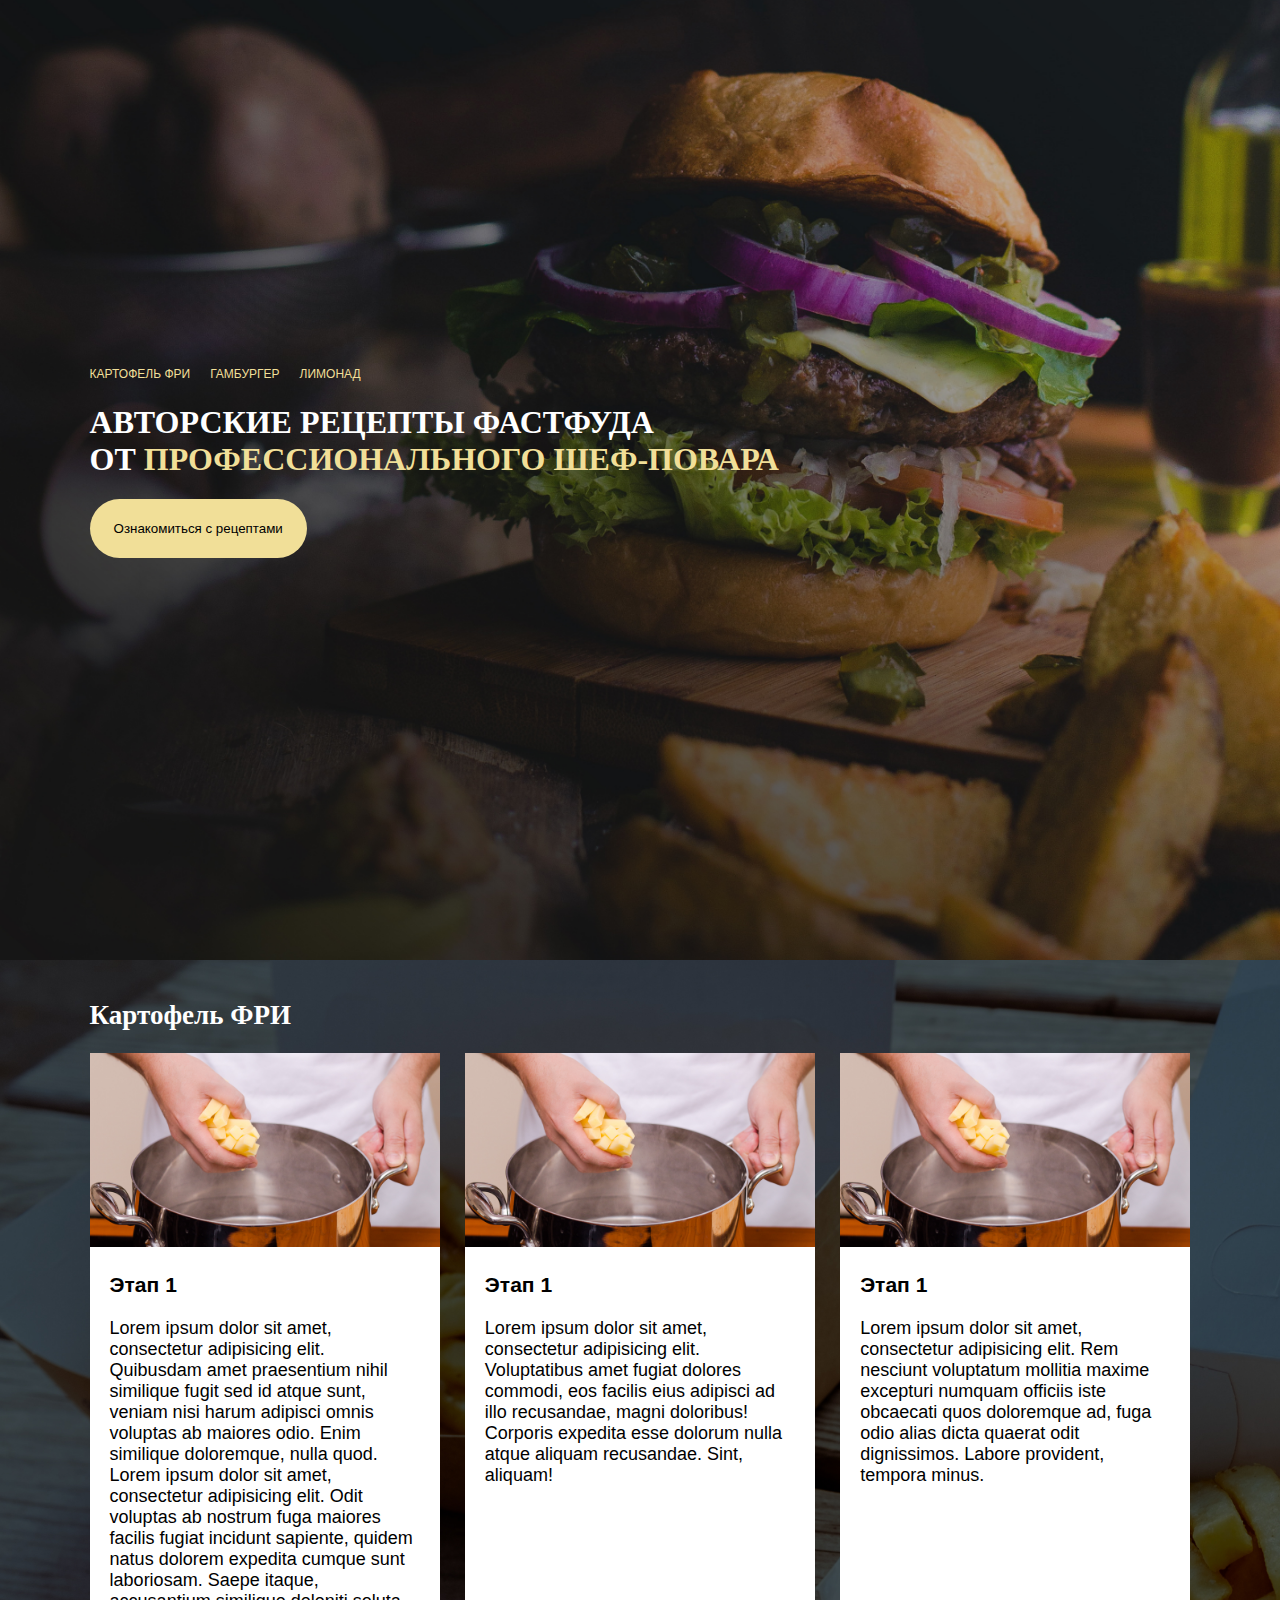
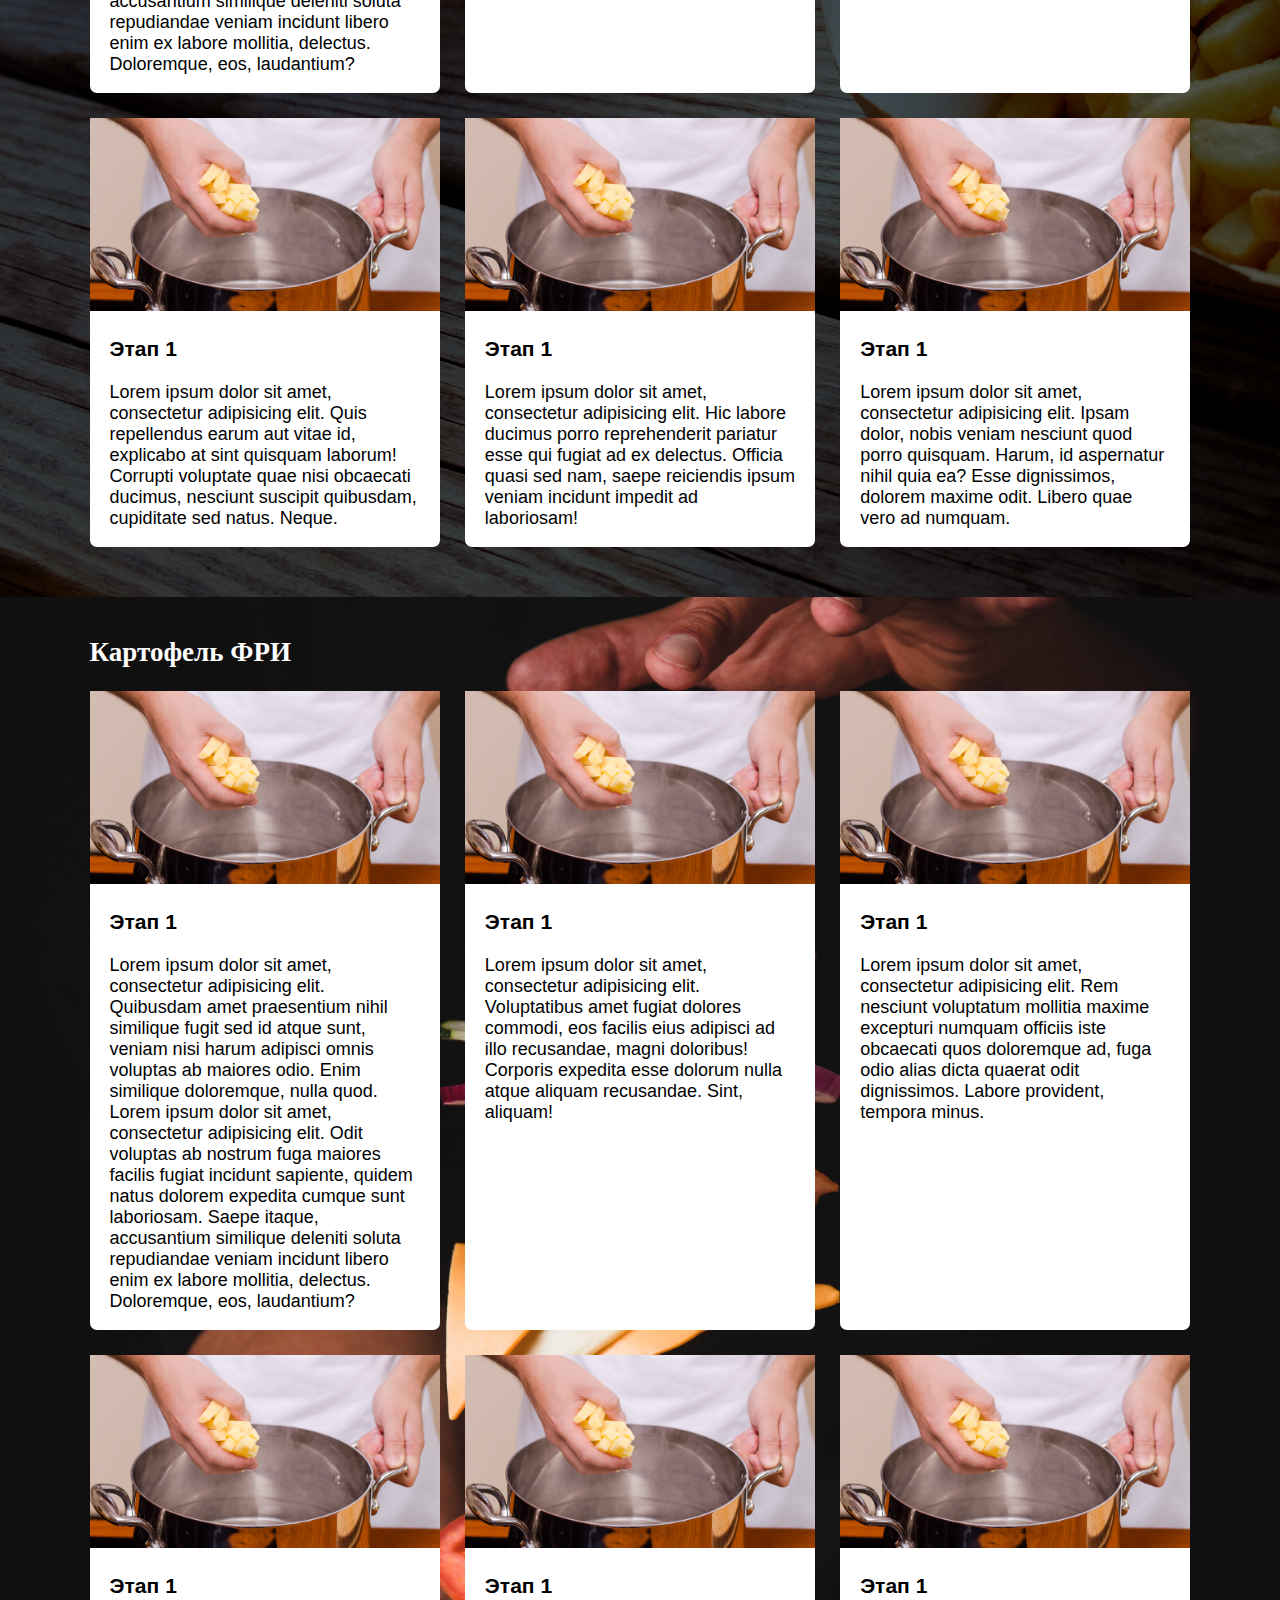
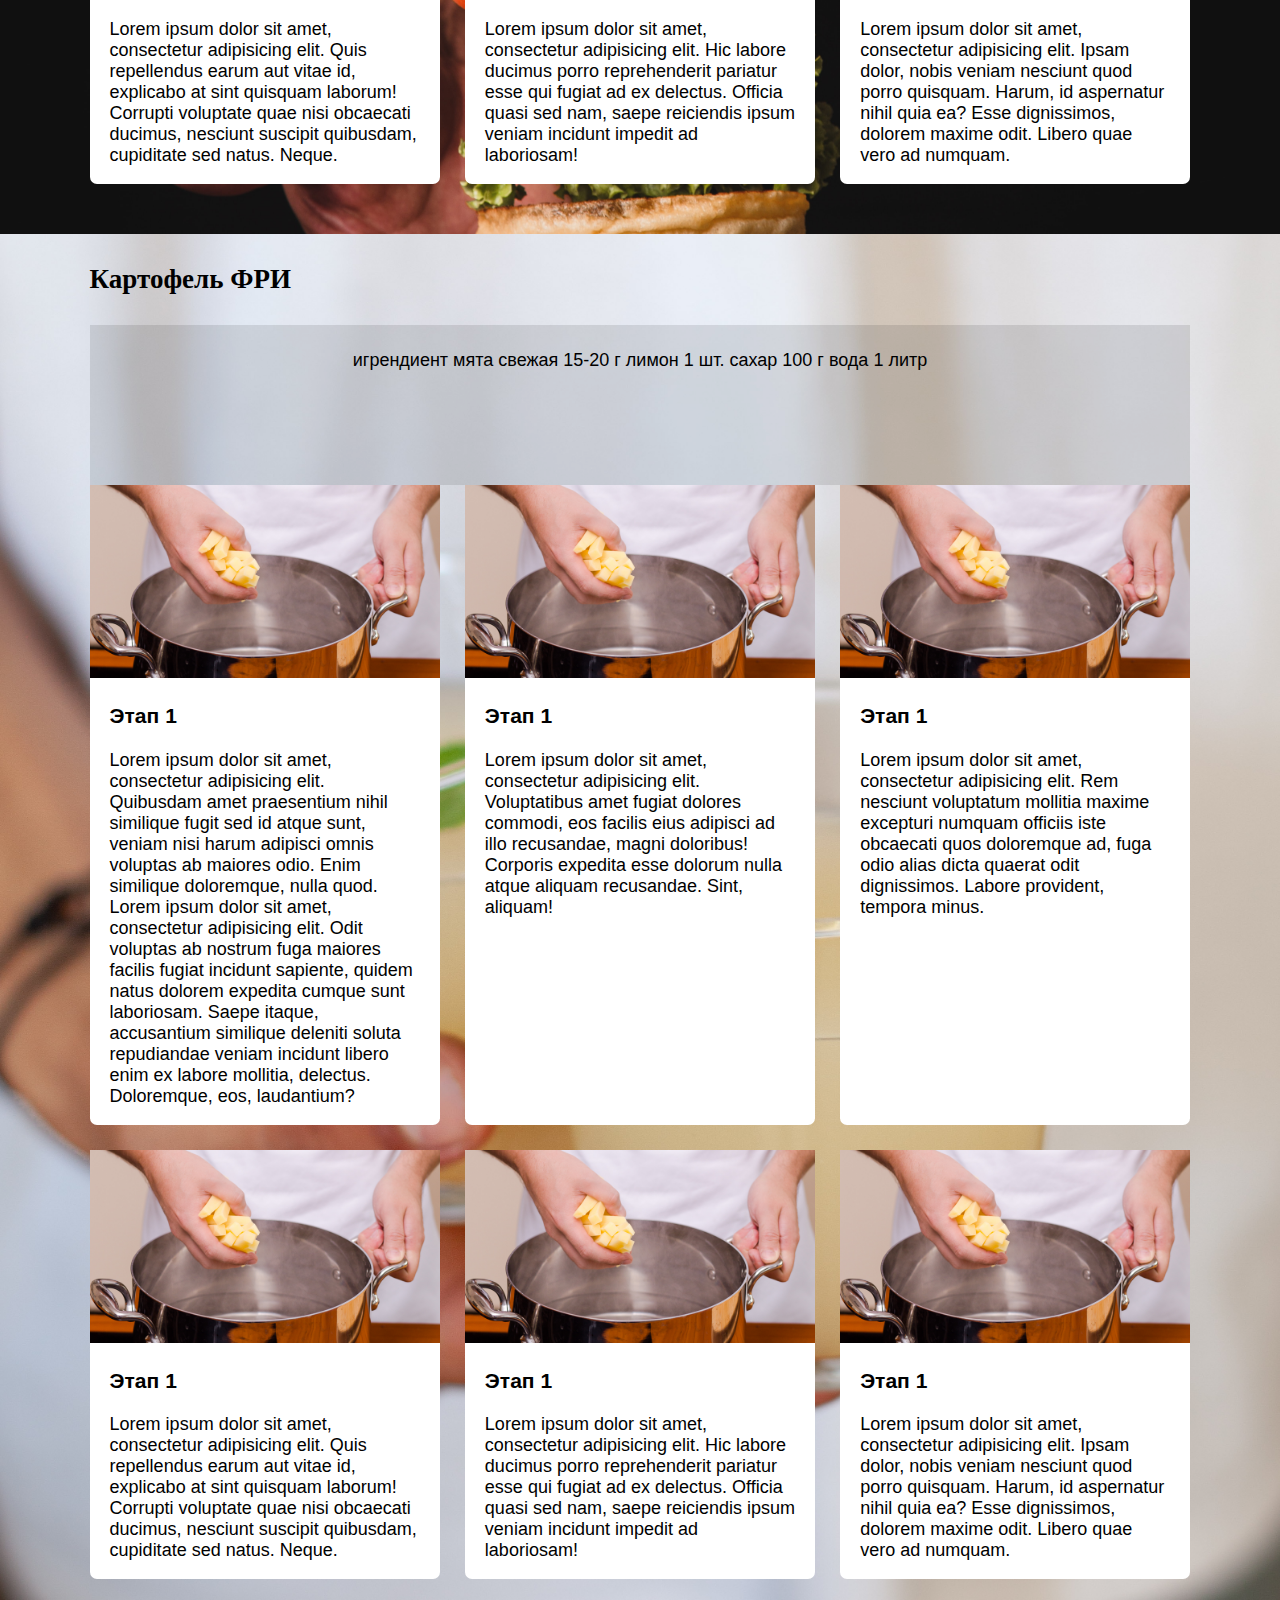
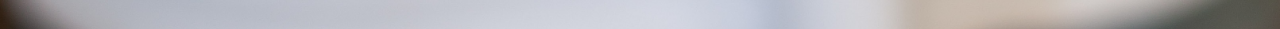
==== fil/index2.html @ e06ae1de "Commit update" ====
<!DOCTYPE html>
<html lang="en">
<head>
	<meta charset="UTF-8">
	<title>Рецепты фаст-фуда</title>
	<link rel="stylesheet" href="main2.css">
</head>
<body>
	<section id="first">
    <article>
          <div class="menu__item">
            <nav class="menu"> 
              <a href="#second">Картофель фри</a>
              <a href="#third">Гамбургер</a>
              <a href="">Лимонад</a>
            </nav>
          </div>
         

          <h1>
          	Авторские рецепты фастфуда<br>от <span>профессионального шеф-повара</span>
          </h1>
          <button class="btn1">
            Ознакомиться с рецептами
          </button>
    </article>
  </section>
  <section id="second">
  	<article>
  		<h2>
  			Картофель ФРИ
  		</h2>
  		<div class="wrapper">
  			<div>
  				<img src="img/2 этап.jpg" alt="">
  				<h3>Этап 1</h3>
  				<p>
  					Lorem ipsum dolor sit amet, consectetur adipisicing elit. Quibusdam amet praesentium nihil similique fugit sed id atque sunt, veniam nisi harum adipisci omnis voluptas ab maiores odio. Enim similique doloremque, nulla quod. Lorem ipsum dolor sit amet, consectetur adipisicing elit. Odit voluptas ab nostrum fuga maiores facilis fugiat incidunt sapiente, quidem natus dolorem expedita cumque sunt laboriosam. Saepe itaque, accusantium similique deleniti soluta repudiandae veniam incidunt libero enim ex labore mollitia, delectus. Doloremque, eos, laudantium?
  				</p>
  			</div>
  			<div>
  				<img src="img/2 этап.jpg" alt="">
  				<h3>Этап 1</h3>
  				<p>
  					Lorem ipsum dolor sit amet, consectetur adipisicing elit. Voluptatibus amet fugiat dolores commodi, eos facilis eius adipisci ad illo recusandae, magni doloribus! Corporis expedita esse dolorum nulla atque aliquam recusandae. Sint, aliquam!
  				</p>
  			</div>
  			<div>
  				<img src="img/2 этап.jpg" alt="">
  				<h3>Этап 1</h3>
  				<p>
  					Lorem ipsum dolor sit amet, consectetur adipisicing elit. Rem nesciunt voluptatum mollitia maxime excepturi numquam officiis iste obcaecati quos doloremque ad, fuga odio alias dicta quaerat odit dignissimos. Labore provident, tempora minus.
  				</p>
  			</div>
  			<div>
  				<img src="img/2 этап.jpg" alt="">
  				<h3>Этап 1</h3>
  				<p>
  					Lorem ipsum dolor sit amet, consectetur adipisicing elit. Quis repellendus earum aut vitae id, explicabo at sint quisquam laborum! Corrupti voluptate quae nisi obcaecati ducimus, nesciunt suscipit quibusdam, cupiditate sed natus. Neque.
  				</p>
  			</div>
  			<div>
  				<img src="img/2 этап.jpg" alt="">
  				<h3>Этап 1</h3>
  				<p>
  					Lorem ipsum dolor sit amet, consectetur adipisicing elit. Hic labore ducimus porro reprehenderit pariatur esse qui fugiat ad ex delectus. Officia quasi sed nam, saepe reiciendis ipsum veniam incidunt impedit ad laboriosam!
  				</p>
  			</div>
  			<div>
  				<img src="img/2 этап.jpg" alt="">
  				<h3>Этап 1</h3>
  				<p>
  					Lorem ipsum dolor sit amet, consectetur adipisicing elit. Ipsam dolor, nobis veniam nesciunt quod porro quisquam. Harum, id aspernatur nihil quia ea? Esse dignissimos, dolorem maxime odit. Libero quae vero ad numquam.
  				</p>
  			</div>
  		</div>
  	</article>
  </section>
  <section id="third">
  	<article>
  		<h2>
  			Картофель ФРИ
  		</h2>
  		<div class="wrapper">
  			<div>
  				<img src="img/2 этап.jpg" alt="">
  				<h3>Этап 1</h3>
  				<p>
  					Lorem ipsum dolor sit amet, consectetur adipisicing elit. Quibusdam amet praesentium nihil similique fugit sed id atque sunt, veniam nisi harum adipisci omnis voluptas ab maiores odio. Enim similique doloremque, nulla quod. Lorem ipsum dolor sit amet, consectetur adipisicing elit. Odit voluptas ab nostrum fuga maiores facilis fugiat incidunt sapiente, quidem natus dolorem expedita cumque sunt laboriosam. Saepe itaque, accusantium similique deleniti soluta repudiandae veniam incidunt libero enim ex labore mollitia, delectus. Doloremque, eos, laudantium?
  				</p>
  			</div>
  			<div>
  				<img src="img/2 этап.jpg" alt="">
  				<h3>Этап 1</h3>
  				<p>
  					Lorem ipsum dolor sit amet, consectetur adipisicing elit. Voluptatibus amet fugiat dolores commodi, eos facilis eius adipisci ad illo recusandae, magni doloribus! Corporis expedita esse dolorum nulla atque aliquam recusandae. Sint, aliquam!
  				</p>
  			</div>
  			<div>
  				<img src="img/2 этап.jpg" alt="">
  				<h3>Этап 1</h3>
  				<p>
  					Lorem ipsum dolor sit amet, consectetur adipisicing elit. Rem nesciunt voluptatum mollitia maxime excepturi numquam officiis iste obcaecati quos doloremque ad, fuga odio alias dicta quaerat odit dignissimos. Labore provident, tempora minus.
  				</p>
  			</div>
  			<div>
  				<img src="img/2 этап.jpg" alt="">
  				<h3>Этап 1</h3>
  				<p>
  					Lorem ipsum dolor sit amet, consectetur adipisicing elit. Quis repellendus earum aut vitae id, explicabo at sint quisquam laborum! Corrupti voluptate quae nisi obcaecati ducimus, nesciunt suscipit quibusdam, cupiditate sed natus. Neque.
  				</p>
  			</div>
  			<div>
  				<img src="img/2 этап.jpg" alt="">
  				<h3>Этап 1</h3>
  				<p>
  					Lorem ipsum dolor sit amet, consectetur adipisicing elit. Hic labore ducimus porro reprehenderit pariatur esse qui fugiat ad ex delectus. Officia quasi sed nam, saepe reiciendis ipsum veniam incidunt impedit ad laboriosam!
  				</p>
  			</div>
  			<div>
  				<img src="img/2 этап.jpg" alt="">
  				<h3>Этап 1</h3>
  				<p>
  					Lorem ipsum dolor sit amet, consectetur adipisicing elit. Ipsam dolor, nobis veniam nesciunt quod porro quisquam. Harum, id aspernatur nihil quia ea? Esse dignissimos, dolorem maxime odit. Libero quae vero ad numquam.
  				</p>
  			</div>
  		</div>
  	</article>
  </section>
  <section id="four">
  	<article>
  		<h2>
  			Картофель ФРИ
  		</h2>
  		<div class="ingrid">
  			 игрендиент
    мята свежая 15-20 г
    лимон 1 шт.
    сахар 100 г
    вода 1 литр
  		</div>
  		<div class="wrapper">
  			<div>
  				<img src="img/2 этап.jpg" alt="">
  				<h3>Этап 1</h3>
  				<p>
  					Lorem ipsum dolor sit amet, consectetur adipisicing elit. Quibusdam amet praesentium nihil similique fugit sed id atque sunt, veniam nisi harum adipisci omnis voluptas ab maiores odio. Enim similique doloremque, nulla quod. Lorem ipsum dolor sit amet, consectetur adipisicing elit. Odit voluptas ab nostrum fuga maiores facilis fugiat incidunt sapiente, quidem natus dolorem expedita cumque sunt laboriosam. Saepe itaque, accusantium similique deleniti soluta repudiandae veniam incidunt libero enim ex labore mollitia, delectus. Doloremque, eos, laudantium?
  				</p>
  			</div>
  			<div>
  				<img src="img/2 этап.jpg" alt="">
  				<h3>Этап 1</h3>
  				<p>
  					Lorem ipsum dolor sit amet, consectetur adipisicing elit. Voluptatibus amet fugiat dolores commodi, eos facilis eius adipisci ad illo recusandae, magni doloribus! Corporis expedita esse dolorum nulla atque aliquam recusandae. Sint, aliquam!
  				</p>
  			</div>
  			<div>
  				<img src="img/2 этап.jpg" alt="">
  				<h3>Этап 1</h3>
  				<p>
  					Lorem ipsum dolor sit amet, consectetur adipisicing elit. Rem nesciunt voluptatum mollitia maxime excepturi numquam officiis iste obcaecati quos doloremque ad, fuga odio alias dicta quaerat odit dignissimos. Labore provident, tempora minus.
  				</p>
  			</div>
  			<div>
  				<img src="img/2 этап.jpg" alt="">
  				<h3>Этап 1</h3>
  				<p>
  					Lorem ipsum dolor sit amet, consectetur adipisicing elit. Quis repellendus earum aut vitae id, explicabo at sint quisquam laborum! Corrupti voluptate quae nisi obcaecati ducimus, nesciunt suscipit quibusdam, cupiditate sed natus. Neque.
  				</p>
  			</div>
  			<div>
  				<img src="img/2 этап.jpg" alt="">
  				<h3>Этап 1</h3>
  				<p>
  					Lorem ipsum dolor sit amet, consectetur adipisicing elit. Hic labore ducimus porro reprehenderit pariatur esse qui fugiat ad ex delectus. Officia quasi sed nam, saepe reiciendis ipsum veniam incidunt impedit ad laboriosam!
  				</p>
  			</div>
  			<div>
  				<img src="img/2 этап.jpg" alt="">
  				<h3>Этап 1</h3>
  				<p>
  					Lorem ipsum dolor sit amet, consectetur adipisicing elit. Ipsam dolor, nobis veniam nesciunt quod porro quisquam. Harum, id aspernatur nihil quia ea? Esse dignissimos, dolorem maxime odit. Libero quae vero ad numquam.
  				</p>
  			</div>
  		</div>
  	</article>
  </section>
</body>
</html>
---- fil/main2.css ----
body {
	margin: 0;
	padding:0;
	font-family: 'Roboto', sans-serif;
	font-size: 18px;
}

#first {
	background-image: url(img/first.jpg);
	height: 100vh;
	background-position: center;
	-webkit-background-size: cover;
	background-size: cover;
	color: white;
	padding-top: 10px;
	display: flex;
		padding-bottom: 50px;

}

#first a {
	color: #fff;
	text-transform: uppercase;
	font-size: 12px;	
}

h1, h2 {
font-family: 'Cormorant Infant', serif;
font-weight: bold;
}

h1 {
	margin: ;
	font-size: 32px;
	text-transform: uppercase;
}

h1 span {
	color: #f1df98;
}

article {
	width: 86vw;
	margin: auto;
}


.menu__item {
	display: flex;
	justify-content: space-between;	
	-ms-align-items: 	center;
	align-items: 	center;
}

.logo {
	font-family: 'Forum', cursive;
	line-height: 10px;
	font-size: 14px;
}

.menu a {
	margin-right: 15px;
	text-decoration: none;
	display: inline-block;
	color: #f1df98 !important;
}

.menu a:after {
	content: "";
	border-bottom: 1px solid rgba(255, 255, 255, 0.8);
	display: block;
	width: 100%;
	opacity: 0;
}

.btn1 {
	padding: 22px 24px;
	border-radius: 50px;
	border: none;
	background-color: #f1df98;
	outline: none;
	cursor: pointer;
}


#second {
	background-image: url(img/fri.jpg);
	-webkit-background-size: cover;
	background-size: cover;
		padding-bottom: 50px;

}

h2 {
	margin-top:  0;
	padding-top: 40px;
	color: #fff;
}

img {
	width: 100%;
}

.wrapper {
	display: grid;
	grid-template-columns: repeat(3, 1fr);
	grid-gap: 25px;
	grid-auto-rows: minmax(230px, auto)
}

.wrapper > div {
	border-radius: 7px;
	background-color: #fff;

}

h3, p {
	padding: 0 20px;
}

#third {
	background-image: url(img/фон.jpg);
	-webkit-background-size: cover;
	background-position: center;
	background-size: cover;
	background-position: center;
	padding-bottom: 50px;
}

#four {
	background-image: url(img/limonade.jpg);
	-webkit-background-size: cover;
	background-size: cover;
	background-position: center;
		padding-bottom: 50px;

}
#four h2 {
	margin: 0;
	padding:30px 0;
	color: #000;
}

.ingrid {
	height: 15vh;
	background-color: rgba(0, 0, 0, 0.1);
	text-align: center;
	padding-top: 25px;
}

@media only screen and (max-device-width: 480px) {
	
	#first, #second, #third, #four {
		text-align: center;
	}
	
	h3, p {
		padding: 0 25px;
	}
	.menu > a {
		font-size: 60px;
	}

	h1 {
		font-size: 46px;
		line-height: 65px;
	}
	

	.btn1 {
		font-size: 20px;
	}



	.wrapper {
		grid-template-columns: repeat(1	, 1fr);
		grid-gap: 45px;
		grid-auto-rows: minmax(230px, auto)
	}
}
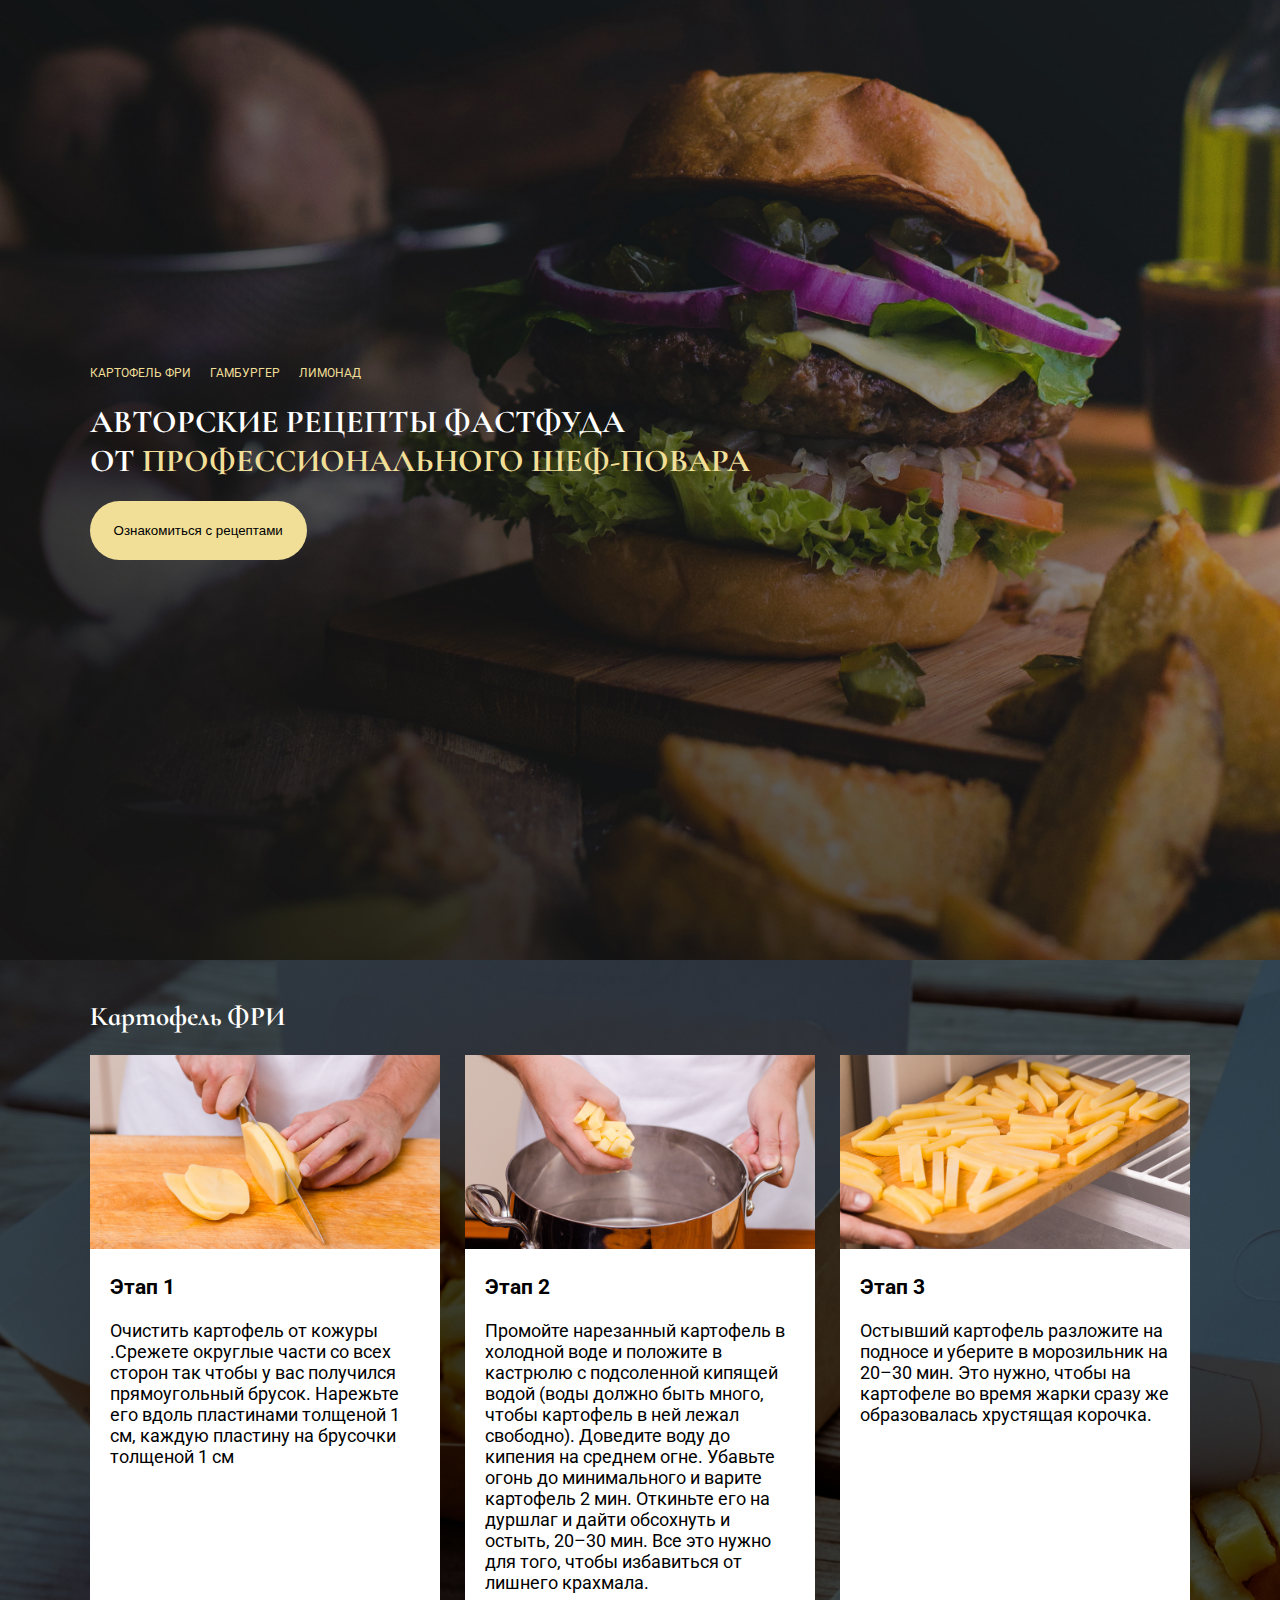
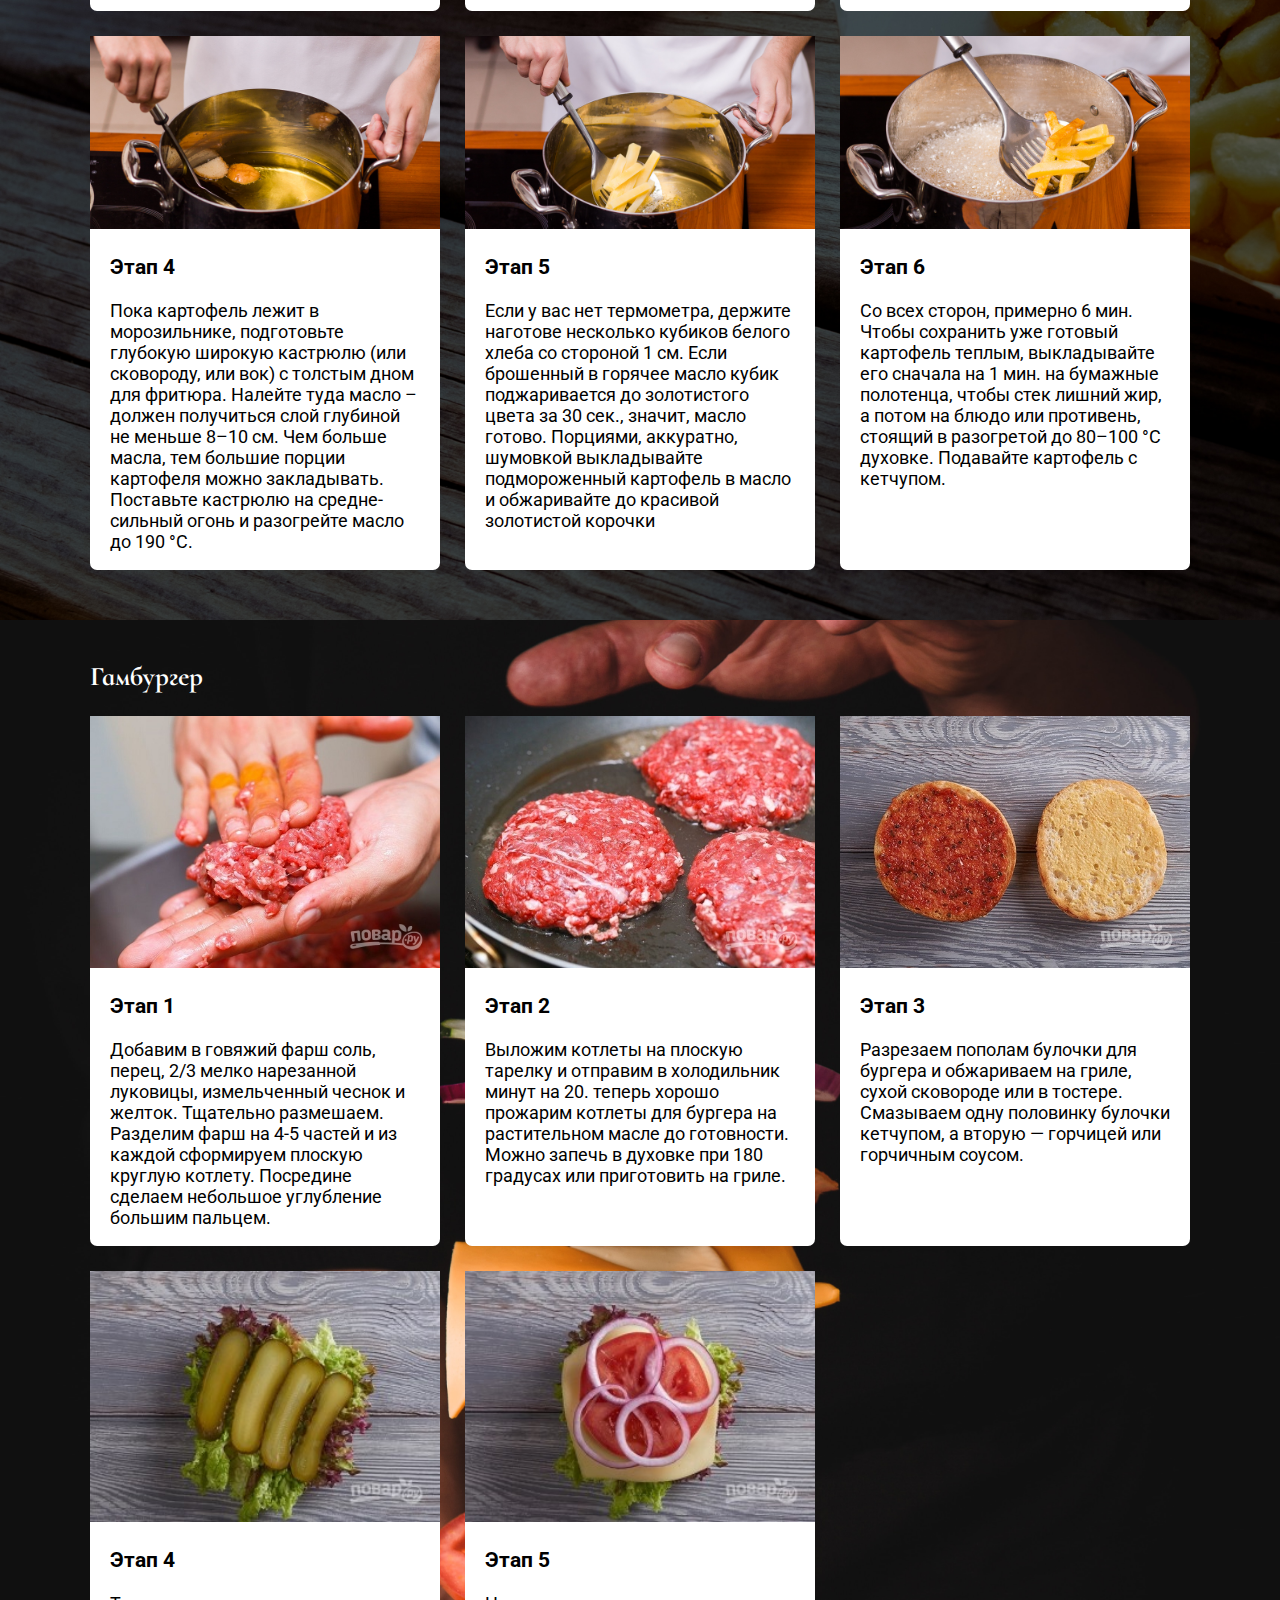
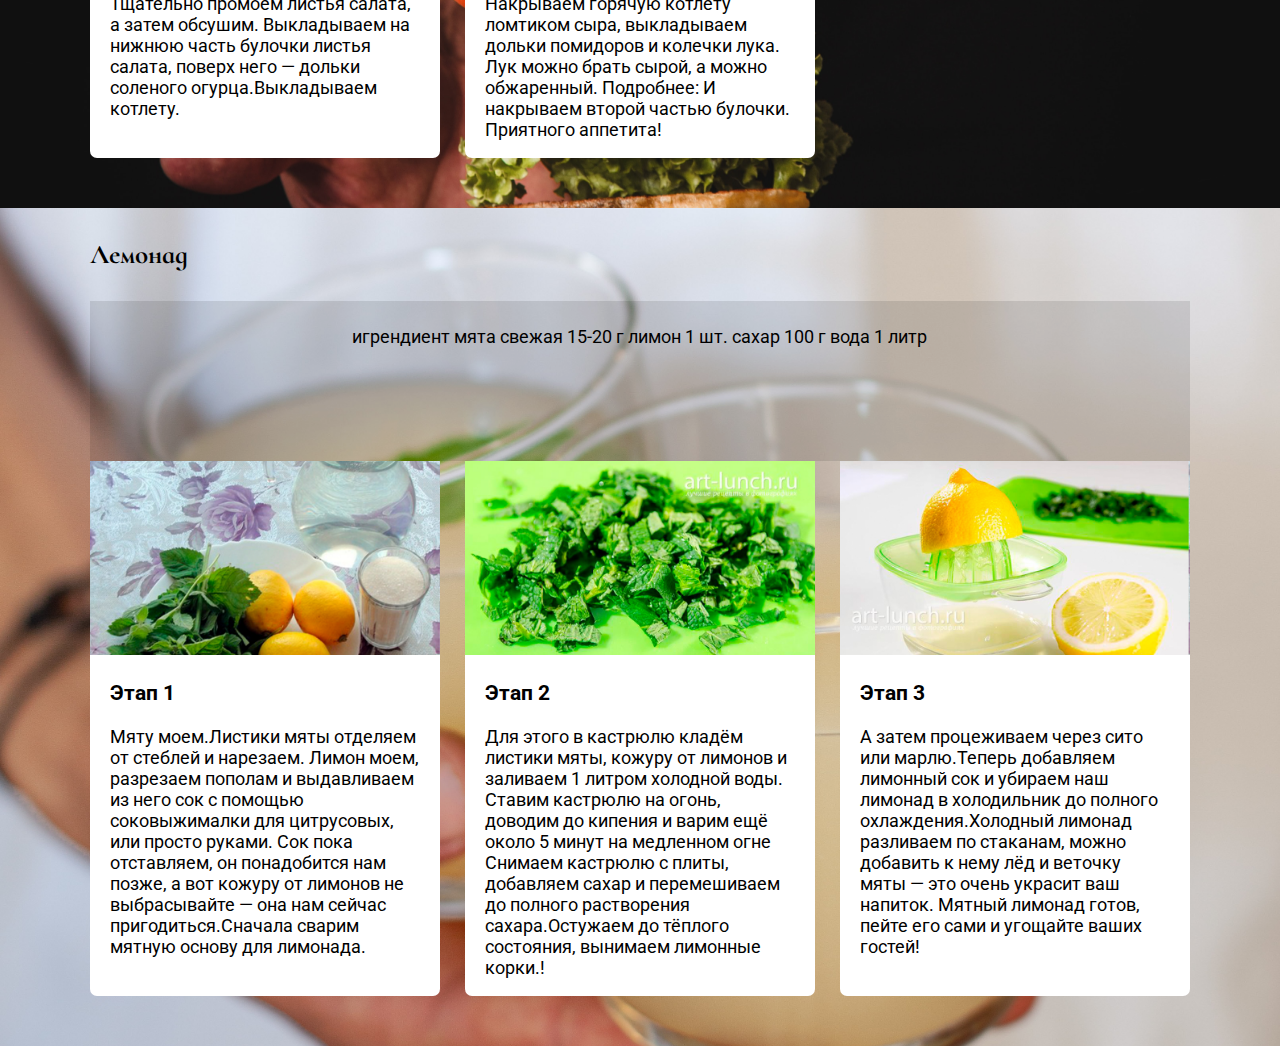
==== commit e383b943: "Commit update" ====
--- a/fil/index2.html
+++ b/fil/index2.html
@@ -2,8 +2,14 @@
 <html lang="en">
 <head>
 	<meta charset="UTF-8">
-	<title>Рецепты фаст-фуда</title>
+	<title>готовь круто</title>
+	<meta name	="viewport" content="width=device-width, initial-scale=1">
 	<link rel="stylesheet" href="main2.css">
+	  <link href="https://fonts.googleapis.com/css?family=Oswald:400,600,700|Roboto:400,500,700,900&display=swap&subset=cyrillic" rel="stylesheet">
+<link href="https://fonts.googleapis.com/css?family=Cormorant+Infant:400,700|Yeseva+One&display=swap&subset=cyrillic" rel="stylesheet">
+<link href="https://fonts.googleapis.com/css?family=Forum&display=swap&subset=cyrillic" rel="stylesheet">
+
+
 </head>
 <body>
 	<section id="first">
@@ -12,7 +18,7 @@
             <nav class="menu"> 
               <a href="#second">Картофель фри</a>
               <a href="#third">Гамбургер</a>
-              <a href="">Лимонад</a>
+              <a href="#four">Лимонад</a>
             </nav>
           </div>
          
@@ -32,45 +38,48 @@
   		</h2>
   		<div class="wrapper">
   			<div>
-  				<img src="img/2 этап.jpg" alt="">
+  				<img src="img/img1.dc.jpg" >
   				<h3>Этап 1</h3>
   				<p>
-  					Lorem ipsum dolor sit amet, consectetur adipisicing elit. Quibusdam amet praesentium nihil similique fugit sed id atque sunt, veniam nisi harum adipisci omnis voluptas ab maiores odio. Enim similique doloremque, nulla quod. Lorem ipsum dolor sit amet, consectetur adipisicing elit. Odit voluptas ab nostrum fuga maiores facilis fugiat incidunt sapiente, quidem natus dolorem expedita cumque sunt laboriosam. Saepe itaque, accusantium similique deleniti soluta repudiandae veniam incidunt libero enim ex labore mollitia, delectus. Doloremque, eos, laudantium?
+  					Очистить картофель от кожуры  .Срежете округлые части со всех сторон так чтобы у вас получился прямоугольный брусок.
+            Нарежьте его вдоль пластинами толщеной 1 см, каждую пластину на брусочки толщеной 1 см
   				</p>
   			</div>
   			<div>
-  				<img src="img/2 этап.jpg" alt="">
-  				<h3>Этап 1</h3>
+  				<img src="img/2 этап.jpg">
+  				<h3>Этап 2</h3>
   				<p>
-  					Lorem ipsum dolor sit amet, consectetur adipisicing elit. Voluptatibus amet fugiat dolores commodi, eos facilis eius adipisci ad illo recusandae, magni doloribus! Corporis expedita esse dolorum nulla atque aliquam recusandae. Sint, aliquam!
+  					Промойте нарезанный картофель в холодной воде и положите в кастрюлю с подсоленной кипящей водой (воды должно быть много, чтобы картофель в ней лежал свободно). Доведите воду до кипения на среднем огне. Убавьте огонь до минимального и варите картофель 2 мин. Откиньте его на дуршлаг и дайти обсохнуть и остыть, 20–30 мин. Все это нужно для того, чтобы избавиться от лишнего крахмала.
   				</p>
   			</div>
   			<div>
-  				<img src="img/2 этап.jpg" alt="">
-  				<h3>Этап 1</h3>
+  				<img src="img/3 этап.jpg" >
+  				<h3>Этап 3</h3>
   				<p>
-  					Lorem ipsum dolor sit amet, consectetur adipisicing elit. Rem nesciunt voluptatum mollitia maxime excepturi numquam officiis iste obcaecati quos doloremque ad, fuga odio alias dicta quaerat odit dignissimos. Labore provident, tempora minus.
+  				Остывший картофель разложите на подносе и уберите в морозильник на 20–30 мин. Это нужно, чтобы на картофеле во время жарки сразу же образовалась хрустящая корочка.
+          	
   				</p>
   			</div>
   			<div>
-  				<img src="img/2 этап.jpg" alt="">
-  				<h3>Этап 1</h3>
+  				<img src="img/4 этап.jpg" >
+  				<h3>Этап 4</h3>
   				<p>
-  					Lorem ipsum dolor sit amet, consectetur adipisicing elit. Quis repellendus earum aut vitae id, explicabo at sint quisquam laborum! Corrupti voluptate quae nisi obcaecati ducimus, nesciunt suscipit quibusdam, cupiditate sed natus. Neque.
+  					Пока картофель лежит в морозильнике, подготовьте глубокую широкую кастрюлю (или сковороду, или вок) с толстым дном для фритюра. Налейте туда масло – должен получиться слой глубиной не меньше 8–10 см. Чем больше масла, тем большие порции картофеля можно закладывать. Поставьте кастрюлю на средне-сильный огонь и разогрейте масло до 190 °С.
+          </p>
   				</p>
   			</div>
   			<div>
-  				<img src="img/2 этап.jpg" alt="">
-  				<h3>Этап 1</h3>
+  				<img src="img/5 этап.jpg" >
+  				<h3>Этап 5</h3>
   				<p>
-  					Lorem ipsum dolor sit amet, consectetur adipisicing elit. Hic labore ducimus porro reprehenderit pariatur esse qui fugiat ad ex delectus. Officia quasi sed nam, saepe reiciendis ipsum veniam incidunt impedit ad laboriosam!
+  					Если у вас нет термометра, держите наготове несколько кубиков белого хлеба со стороной 1 см. Если брошенный в горячее масло кубик поджаривается до золотистого цвета за 30 сек., значит, масло готово. Порциями, аккуратно, шумовкой выкладывайте подмороженный картофель в масло и обжаривайте до красивой золотистой корочки 
   				</p>
   			</div>
   			<div>
-  				<img src="img/2 этап.jpg" alt="">
-  				<h3>Этап 1</h3>
+  				<img src="img/6 этап.jpg" >
+  				<h3>Этап 6</h3>
   				<p>
-  					Lorem ipsum dolor sit amet, consectetur adipisicing elit. Ipsam dolor, nobis veniam nesciunt quod porro quisquam. Harum, id aspernatur nihil quia ea? Esse dignissimos, dolorem maxime odit. Libero quae vero ad numquam.
+  					Cо всех сторон, примерно 6 мин. Чтобы сохранить уже готовый картофель теплым, выкладывайте его сначала на 1 мин. на бумажные полотенца, чтобы стек лишний жир, а потом на блюдо или противень, стоящий в разогретой до 80–100 °С духовке. Подавайте картофель с кетчупом.
   				</p>
   			</div>
   		</div>
@@ -79,58 +88,52 @@
   <section id="third">
   	<article>
   		<h2>
-  			Картофель ФРИ
+  	Гамбургер	
   		</h2>
   		<div class="wrapper">
   			<div>
-  				<img src="img/2 этап.jpg" alt="">
+  				<img src="img/этап 1 г.jpg" >
   				<h3>Этап 1</h3>
   				<p>
-  					Lorem ipsum dolor sit amet, consectetur adipisicing elit. Quibusdam amet praesentium nihil similique fugit sed id atque sunt, veniam nisi harum adipisci omnis voluptas ab maiores odio. Enim similique doloremque, nulla quod. Lorem ipsum dolor sit amet, consectetur adipisicing elit. Odit voluptas ab nostrum fuga maiores facilis fugiat incidunt sapiente, quidem natus dolorem expedita cumque sunt laboriosam. Saepe itaque, accusantium similique deleniti soluta repudiandae veniam incidunt libero enim ex labore mollitia, delectus. Doloremque, eos, laudantium?
+  					Добавим в говяжий фарш соль, перец, 2/3 мелко нарезанной луковицы, измельченный чеснок и желток. Тщательно размешаем. Разделим фарш на 4-5 частей и из каждой сформируем плоскую круглую котлету. Посредине сделаем небольшое углубление большим пальцем.
   				</p>
   			</div>
   			<div>
-  				<img src="img/2 этап.jpg" alt="">
-  				<h3>Этап 1</h3>
+  				<img src="img/этап 2 г.jpg">
+  				<h3>Этап 2</h3>
   				<p>
-  					Lorem ipsum dolor sit amet, consectetur adipisicing elit. Voluptatibus amet fugiat dolores commodi, eos facilis eius adipisci ad illo recusandae, magni doloribus! Corporis expedita esse dolorum nulla atque aliquam recusandae. Sint, aliquam!
+  					 Выложим котлеты на плоскую тарелку и отправим в холодильник минут на 20.  теперь хорошо прожарим котлеты для бургера на растительном масле до готовности. Можно запечь в духовке при 180 градусах или приготовить на гриле. 
   				</p>
   			</div>
   			<div>
-  				<img src="img/2 этап.jpg" alt="">
-  				<h3>Этап 1</h3>
+  				<img src="img/этап 3 г.jpg">
+  				<h3>Этап 3</h3>
   				<p>
-  					Lorem ipsum dolor sit amet, consectetur adipisicing elit. Rem nesciunt voluptatum mollitia maxime excepturi numquam officiis iste obcaecati quos doloremque ad, fuga odio alias dicta quaerat odit dignissimos. Labore provident, tempora minus.
+  					Разрезаем пополам булочки для бургера и обжариваем на гриле, сухой сковороде или в тостере. Смазываем одну половинку булочки кетчупом, а вторую — горчицей или горчичным соусом. 
   				</p>
   			</div>
   			<div>
-  				<img src="img/2 этап.jpg" alt="">
-  				<h3>Этап 1</h3>
+  				<img src="img/этап 4 г.jpg" >
+  				<h3>Этап 4</h3>
   				<p>
-  					Lorem ipsum dolor sit amet, consectetur adipisicing elit. Quis repellendus earum aut vitae id, explicabo at sint quisquam laborum! Corrupti voluptate quae nisi obcaecati ducimus, nesciunt suscipit quibusdam, cupiditate sed natus. Neque.
+  					Тщательно промоем листья салата, а затем обсушим. Выкладываем на нижнюю часть булочки листья салата, поверх него — дольки соленого огурца.Выкладываем котлету. 
   				</p>
   			</div>
   			<div>
-  				<img src="img/2 этап.jpg" alt="">
-  				<h3>Этап 1</h3>
+  				<img src="img/этап 5 г.jpg">
+  				<h3>Этап 5</h3>
   				<p>
-  					Lorem ipsum dolor sit amet, consectetur adipisicing elit. Hic labore ducimus porro reprehenderit pariatur esse qui fugiat ad ex delectus. Officia quasi sed nam, saepe reiciendis ipsum veniam incidunt impedit ad laboriosam!
+  					Накрываем горячую котлету ломтиком сыра, выкладываем дольки помидоров и колечки лука. Лук можно брать сырой, а можно обжаренный. Подробнее: И накрываем второй частью булочки. Приятного аппетита!  
   				</p>
   			</div>
-  			<div>
-  				<img src="img/2 этап.jpg" alt="">
-  				<h3>Этап 1</h3>
-  				<p>
-  					Lorem ipsum dolor sit amet, consectetur adipisicing elit. Ipsam dolor, nobis veniam nesciunt quod porro quisquam. Harum, id aspernatur nihil quia ea? Esse dignissimos, dolorem maxime odit. Libero quae vero ad numquam.
-  				</p>
-  			</div>
+  			
   		</div>
   	</article>
   </section>
   <section id="four">
   	<article>
   		<h2>
-  			Картофель ФРИ
+  			Лемонад
   		</h2>
   		<div class="ingrid">
   			 игрендиент
@@ -141,47 +144,30 @@
   		</div>
   		<div class="wrapper">
   			<div>
-  				<img src="img/2 этап.jpg" alt="">
+  				<img src="img/firstlem.jpg">
   				<h3>Этап 1</h3>
-  				<p>
-  					Lorem ipsum dolor sit amet, consectetur adipisicing elit. Quibusdam amet praesentium nihil similique fugit sed id atque sunt, veniam nisi harum adipisci omnis voluptas ab maiores odio. Enim similique doloremque, nulla quod. Lorem ipsum dolor sit amet, consectetur adipisicing elit. Odit voluptas ab nostrum fuga maiores facilis fugiat incidunt sapiente, quidem natus dolorem expedita cumque sunt laboriosam. Saepe itaque, accusantium similique deleniti soluta repudiandae veniam incidunt libero enim ex labore mollitia, delectus. Doloremque, eos, laudantium?
+  				<p> Мяту моем.Листики мяты отделяем от стеблей и нарезаем.
+     Лимон моем, разрезаем пополам и выдавливаем из него сок с помощью соковыжималки для цитрусовых, или просто руками. Сок пока отставляем, он понадобится нам позже, а вот кожуру от лимонов не выбрасывайте — она нам сейчас пригодиться.Сначала сварим мятную основу для лимонада.  
   				</p>
   			</div>
   			<div>
-  				<img src="img/2 этап.jpg" alt="">
-  				<h3>Этап 1</h3>
+  				<img src="img/л1 03.jpg">
+  				<h3>Этап 2</h3>
   				<p>
-  					Lorem ipsum dolor sit amet, consectetur adipisicing elit. Voluptatibus amet fugiat dolores commodi, eos facilis eius adipisci ad illo recusandae, magni doloribus! Corporis expedita esse dolorum nulla atque aliquam recusandae. Sint, aliquam!
+  					Для этого в кастрюлю кладём листики мяты, кожуру от лимонов и заливаем 1 литром холодной воды. Ставим кастрюлю на огонь, доводим до кипения и варим ещё около 5 минут на медленном огне
+       Снимаем кастрюлю с плиты, добавляем сахар и перемешиваем до полного растворения сахара.Остужаем до тёплого состояния, вынимаем лимонные корки.!
   				</p>
   			</div>
   			<div>
-  				<img src="img/2 этап.jpg" alt="">
-  				<h3>Этап 1</h3>
+  				 <img  src="img/Mint_lemonade_04.jpg">
+  				<h3>Этап 3</h3>
   				<p>
-  					Lorem ipsum dolor sit amet, consectetur adipisicing elit. Rem nesciunt voluptatum mollitia maxime excepturi numquam officiis iste obcaecati quos doloremque ad, fuga odio alias dicta quaerat odit dignissimos. Labore provident, tempora minus.
+  				 А затем процеживаем через сито или марлю.Теперь добавляем лимонный сок и убираем наш лимонад в холодильник до полного охлаждения.Холодный лимонад разливаем по стаканам, можно добавить к нему лёд и веточку мяты — это очень украсит ваш напиток. Мятный лимонад готов, пейте его сами и угощайте ваших гостей!
   				</p>
   			</div>
-  			<div>
-  				<img src="img/2 этап.jpg" alt="">
-  				<h3>Этап 1</h3>
-  				<p>
-  					Lorem ipsum dolor sit amet, consectetur adipisicing elit. Quis repellendus earum aut vitae id, explicabo at sint quisquam laborum! Corrupti voluptate quae nisi obcaecati ducimus, nesciunt suscipit quibusdam, cupiditate sed natus. Neque.
-  				</p>
-  			</div>
-  			<div>
-  				<img src="img/2 этап.jpg" alt="">
-  				<h3>Этап 1</h3>
-  				<p>
-  					Lorem ipsum dolor sit amet, consectetur adipisicing elit. Hic labore ducimus porro reprehenderit pariatur esse qui fugiat ad ex delectus. Officia quasi sed nam, saepe reiciendis ipsum veniam incidunt impedit ad laboriosam!
-  				</p>
-  			</div>
-  			<div>
-  				<img src="img/2 этап.jpg" alt="">
-  				<h3>Этап 1</h3>
-  				<p>
-  					Lorem ipsum dolor sit amet, consectetur adipisicing elit. Ipsam dolor, nobis veniam nesciunt quod porro quisquam. Harum, id aspernatur nihil quia ea? Esse dignissimos, dolorem maxime odit. Libero quae vero ad numquam.
-  				</p>
-  			</div>
+  			
+  			
+  			
   		</div>
   	</article>
   </section>
--- a/fil/main2.css
+++ b/fil/main2.css
@@ -161,21 +161,51 @@
 		font-size: 60px;
 	}
 
-	h1 {
-		font-size: 46px;
-		line-height: 65px;
-	}
+	
 	
 
 	.btn1 {
 		font-size: 20px;
 	}
 
-
+	h1 {
+		font-size: 27px;
+	}
 
 	.wrapper {
 		grid-template-columns: repeat(1	, 1fr);
 		grid-gap: 45px;
 		grid-auto-rows: minmax(230px, auto)
 	}
-}+}
+
+@media only screen and (max-width: 480px) {
+	
+	#first, #second, #third, #four {
+		text-align: center;
+	}
+	
+	h3, p {
+		padding: 0 25px;
+	}
+	.menu > a {
+		font-size: 60px;
+	}
+
+	
+	
+
+	.btn1 {
+		font-size: 20px;
+	}
+
+	h1 {
+		font-size: 27px;
+	}
+
+	.wrapper {
+		grid-template-columns: repeat(1	, 1fr);
+		grid-gap: 45px;
+		grid-auto-rows: minmax(230px, auto)
+	}
+}
